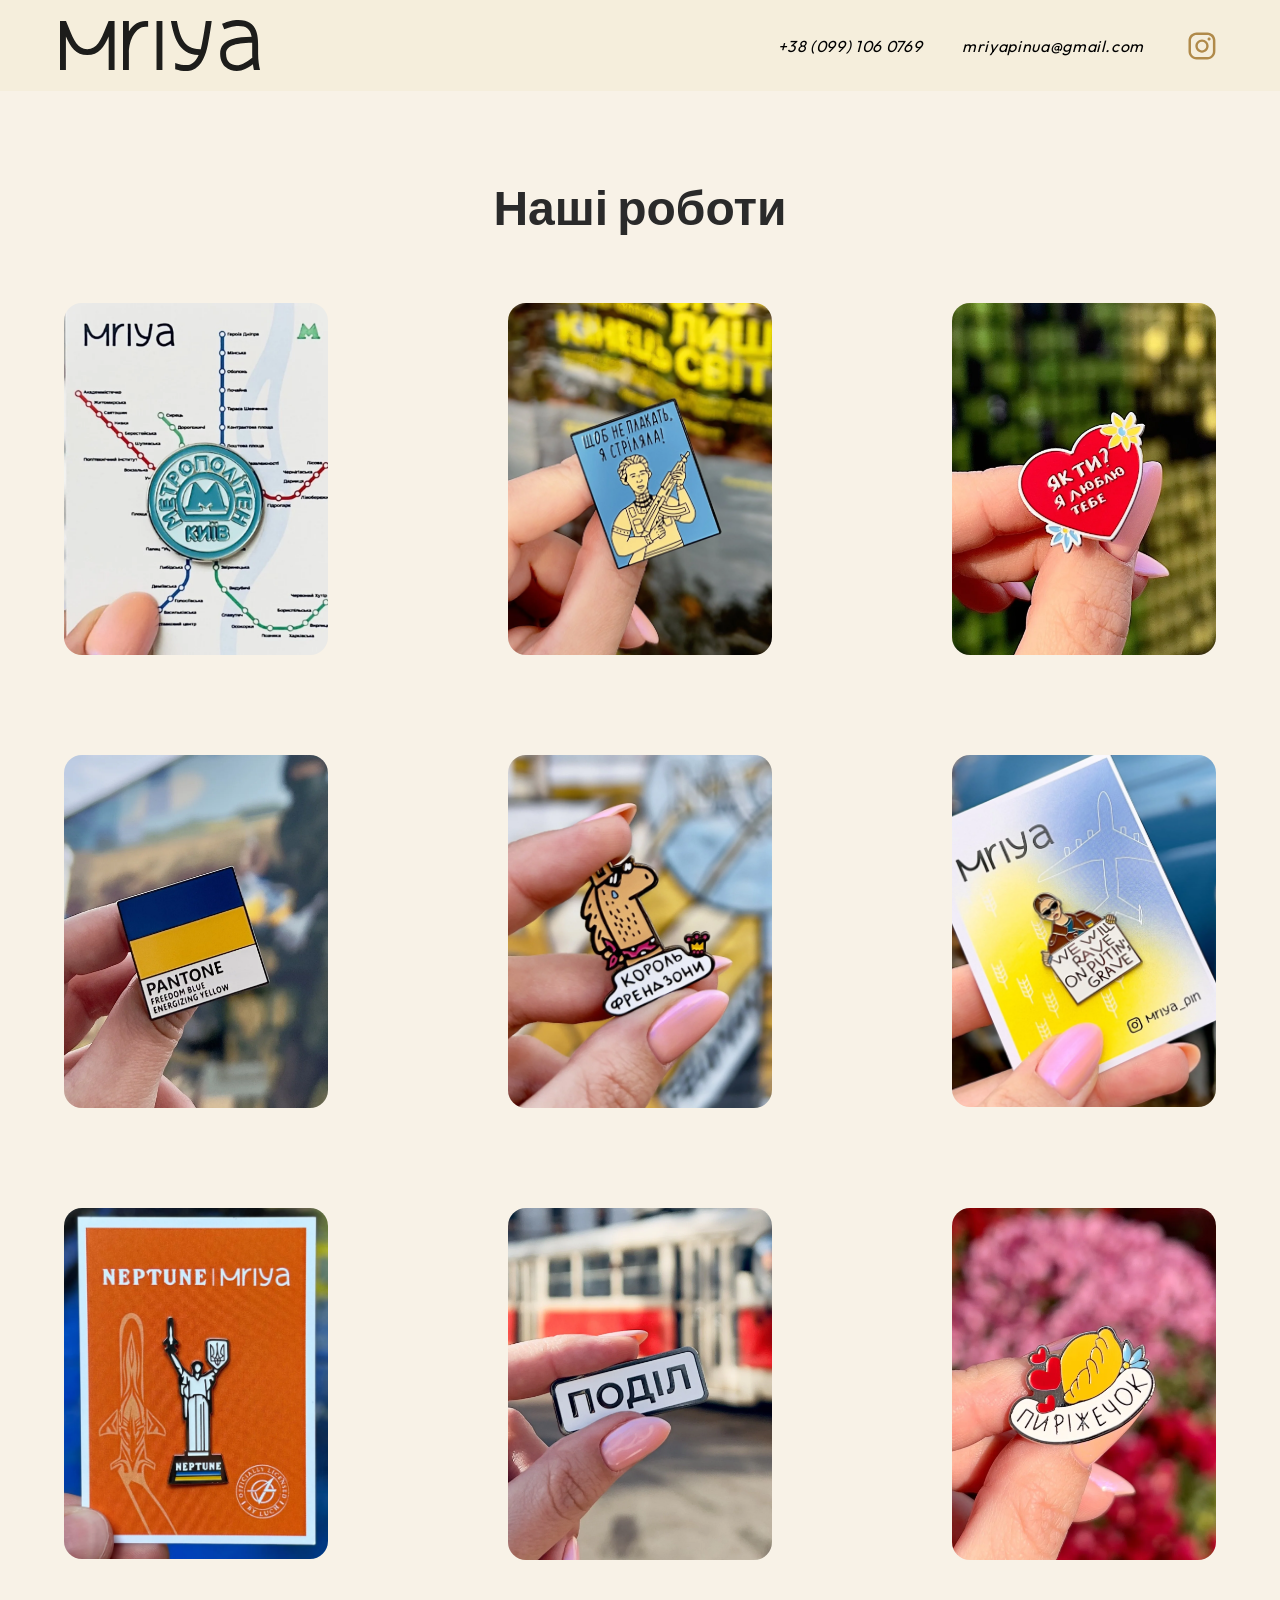
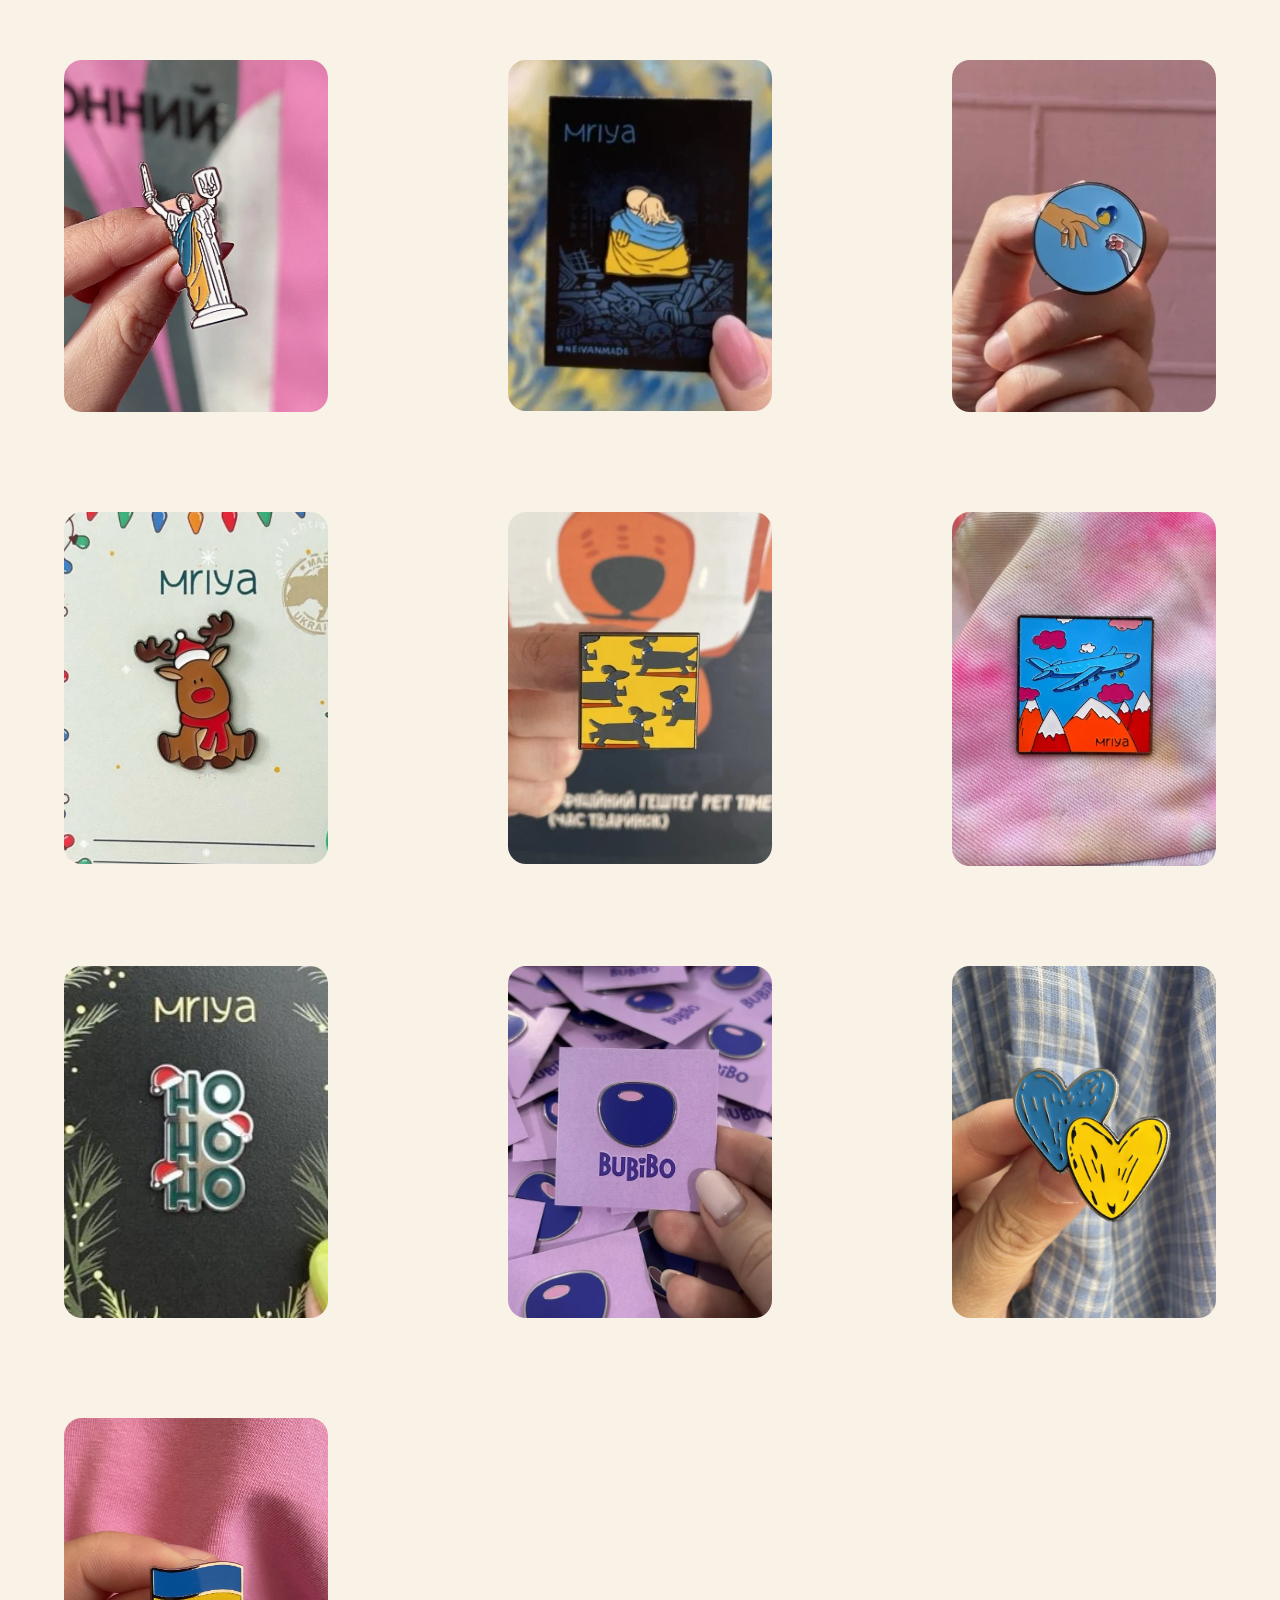
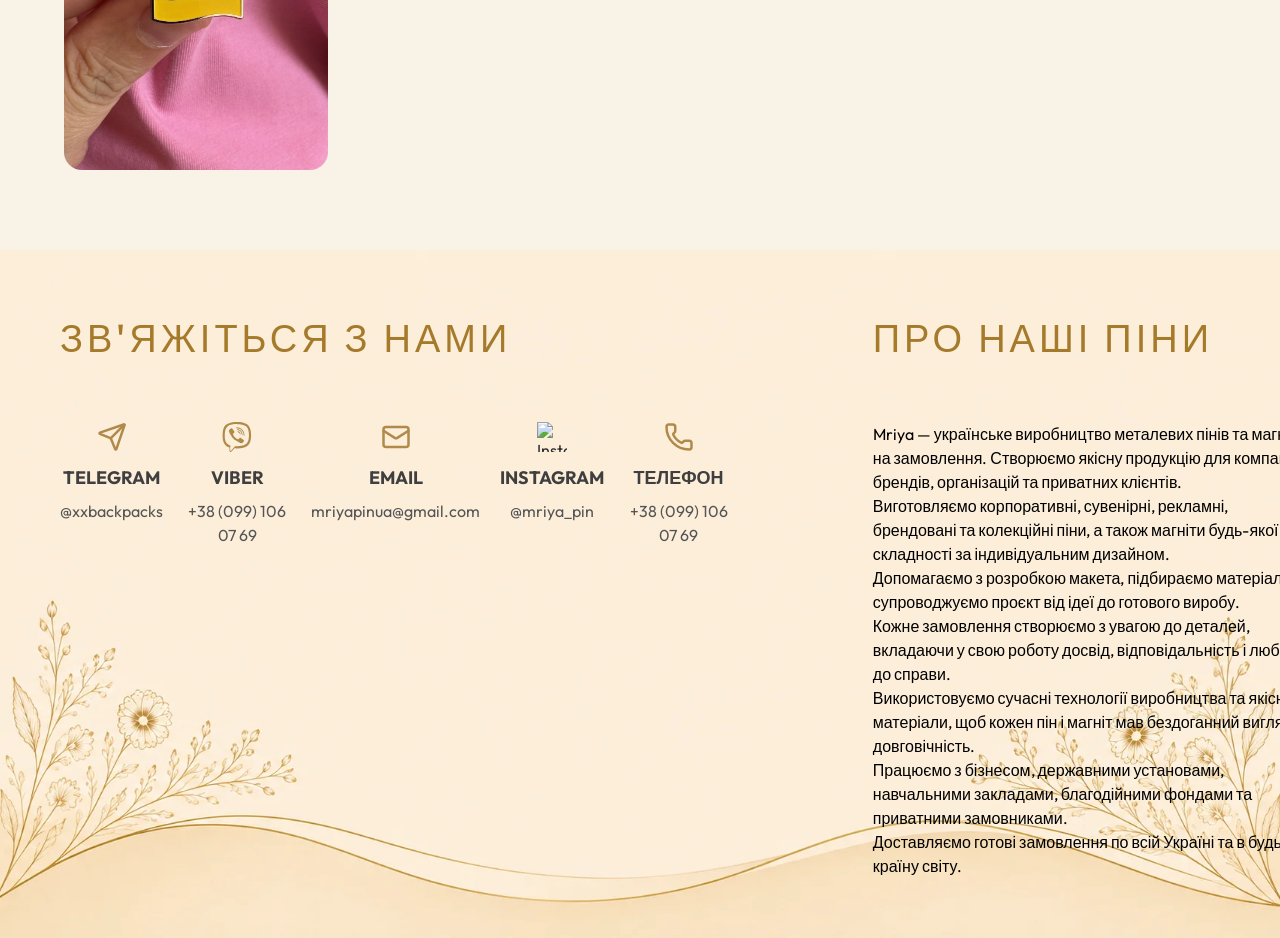
==== portfoliopin.html @ f573978d "Finished the magnets section and added JavaScript." ====
<!DOCTYPE html>
<html lang="en">

<head>
    <meta charset="UTF-8">
    <meta name="viewport" content="width=device-width, initial-scale=1.0">
    <title>Mriya</title>
    <link rel="preconnect" href="https://fonts.googleapis.com">
    <link rel="preconnect" href="https://fonts.gstatic.com" crossorigin>
    <link
        href="https://fonts.googleapis.com/css2?family=Montserrat:ital,wght@0,100..900;1,100..900&family=Outfit:wght@100..900&display=swap"
        rel="stylesheet">
    <link rel="stylesheet" href="https://cdnjs.cloudflare.com/ajax/libs/modern-normalize/3.0.1/modern-normalize.min.css"
        integrity="sha512-q6WgHqiHlKyOqslT/lgBgodhd03Wp4BEqKeW6nNtlOY4quzyG3VoQKFrieaCeSnuVseNKRGpGeDU3qPmabCANg=="
        crossorigin="anonymous" referrerpolicy="no-referrer" />
    <link rel="stylesheet" href="./css/styles.css">
</head>

<body>

    <!-- Header -->

    <header class="header">
        <div class="container">
            <a href="index.html">
                <img src="./img/mriya.svg" alt="Mriya" class="logo-header"> </a>
            <address class="address">
                <ul class="header-address">
                    <li class="header-address-item">
                        <a href="tel:+380991060769" class="header-address-link"> +38 (099)
                            106 0769 </a>
                    </li>
                    <li class="header-address-item">
                        <a href="mailto:mriyapinua@gmail.com" class="header-address-link">
                            mriyapinua@gmail.com </a>
                    </li>
                    <li class="header-address-item">
                        <a href="https://www.instagram.com/mriya_pin/?hl=ua" class="header-address-link" target="_blank"
                            rel="noopener noreferrer">
                            <img src="./img/Instagram.svg" alt="Instagram" class="mob-icon" width="30" height="30">
                        </a>
                    </li>
                </ul>
            </address>
        </div>
    </header>

    <!-- Portfolio -->

    <section class="portfolio">

        <div class="container">

            <h1 class="portfolio-title">
                Наші роботи
            </h1>

            <ul class="portfolio-list">

                <li class="portfolio-item">
                    <img src="./img/IMG_6883.webp" alt="image">
                </li>

                <li class="portfolio-item">
                    <img src="./img/IMG_6893.webp" alt="image">
                </li>

                <li class="portfolio-item">
                    <img src="./img/IMG_6918.webp" alt="image">
                </li>

                <li class="portfolio-item">
                    <img src="./img/IMG_6957.webp" alt="image">
                </li>

                <li class="portfolio-item">
                    <img src="./img/IMG_6939.webp" alt="image">
                </li>

                <li class="portfolio-item">
                    <img src="./img/IMG_6965.webp" alt="image">
                </li>

                <li class="portfolio-item">
                    <img src="./img/IMG_9468.webp" alt="image">
                </li>
                <li class="portfolio-item">
                    <img src="./img/IMG_7055.webp" alt="image">
                </li>
                <li class="portfolio-item">
                    <img src="./img/IMG_7050.webp" alt="image">
                </li>
                <li class="portfolio-item">
                    <img src="./img/IMG_7026.webp" alt="image">
                </li>
                <li class="portfolio-item">
                    <img src="./img/img_2022.webp" alt="image">
                </li><li class="portfolio-item">
                    <img src="./img/img_2023.webp" alt="image">
                </li><li class="portfolio-item">
                    <img src="./img/img_2024.webp" alt="image">
                </li><li class="portfolio-item">
                    <img src="./img/img_2025.webp" alt="image">
                </li><li class="portfolio-item">
                    <img src="./img/img_2026.webp" alt="image">
                </li><li class="portfolio-item">
                    <img src="./img/img_2027.webp" alt="image">
                </li><li class="portfolio-item">
                    <img src="./img/img_2028.webp" alt="image">
                </li><li class="portfolio-item">
                    <img src="./img/IMG_0835.webp" alt="image">
                </li><li class="portfolio-item">
                    <img src="./img/IMG_0836.webp" alt="image">
                </li>

                

            </ul>

        </div>

    </section>
    <footer class="footer">
        <div class="container">
    
            <div class="footer-top">
    
                <!-- Левая колонка -->
                <div class="footer-contact">
    
                    <h2 class="footer-title">ЗВ'ЯЖІТЬСЯ З НАМИ</h2>
    
                    <div class="footer-social">
    
                        <a href="https://t.me/xxbackpacks" class="social-item" target="_blank">
                            <img src="./img/telegram.svg" alt="Telegram">
                            <h3>TELEGRAM</h3>
                            <p>@xxbackpacks</p>
                        </a>
    
                        <a href="viber://chat?number=%2B380991060769" class="social-item">
                            <img src="./img/viber.svg" alt="Viber">
                            <h3>VIBER</h3>
                            <p>+38 (099) 106 07 69</p>
                        </a>
    
                        <a href="mailto:mriyapinua@gmail.com" class="social-item">
                            <img src="./img/mail.svg" alt="Email">
                            <h3>EMAIL</h3>
                            <p>mriyapinua@gmail.com</p>
                        </a>
    
                        <a href="https://www.instagram.com/mriya_pin/?hl=ua" class="social-item" target="_blank">
                            <img src="./img/instagram.svg" alt="Instagram">
                            <h3>INSTAGRAM</h3>
                            <p>@mriya_pin</p>
                        </a>
    
                        <a href="tel:+380991060769" class="social-item">
                            <img src="./img/phone.svg" alt="Телефон">
                            <h3>ТЕЛЕФОН</h3>
                            <p>+38 (099) 106 07 69</p>
                        </a>
    
                    </div>
    
                </div>
    
                <div class="footer-divider"></div>
    
                <!-- Правая колонка -->
                <div class="footer-about">
    
                    <h2 class="footer-title">ПРО НАШІ ПІНИ</h2>
    
                    <p>
                        Mriya — українське виробництво металевих пінів та магнітів на замовлення. Створюємо якісну
                        продукцію для компаній, брендів, організацій та приватних клієнтів.
                    </p>
                    
                    <p>
                        Виготовляємо корпоративні, сувенірні, рекламні, брендовані та колекційні піни, а також магніти будь-якої складності
                        за індивідуальним дизайном.
                    </p>
                    
                    <p>
                        Допомагаємо з розробкою макета, підбираємо матеріали та супроводжуємо проєкт від ідеї до готового виробу.
                    </p>
                    
                    <p>
                        Кожне замовлення створюємо з увагою до деталей, вкладаючи у свою роботу досвід, відповідальність і любов до справи.
                    </p>
                    
                    <p>
                        Використовуємо сучасні технології виробництва та якісні матеріали, щоб кожен пін і магніт мав бездоганний вигляд та
                        довговічність.
                    </p>
                    
                    <p>
                        Працюємо з бізнесом, державними установами, навчальними закладами, благодійними фондами та приватними замовниками.
                    </p>
                    
                    <p>
                        Доставляємо готові замовлення по всій Україні та в будь-яку країну світу.
                    </p>
    
                </div>
    
            </div>
    
    
    
        </div>
    </footer>
<div class="image-modal" id="imageModal">

    <span class="close">&times;</span>

    <span class="prev">&#10094;</span>

    <img class="modal-image" id="modalImage">

    <span class="next">&#10095;</span>

</div>

<script src="./js/script.js"></script>
</body>

</html>
---- css/styles.css ----
* {
    margin: 0;
    padding: 0;
    box-sizing: border-box;
}

body {
    font-family: "Outfit", sans-serif;
    line-height: 1.5;
    user-select: none;
}

a {
    text-decoration: none;
    color: inherit;
}

ul,
ol {
    list-style: none;
}

img {
    display: block;
    max-width: 100%;
    height: auto;
}

/* ================= HEADER ================= */

.header .container {
    display: flex;
    align-items: center;
    padding: 20px 20px;
    
}
.header {
    background-color: #F5EEDC;
}

.container {
    max-width: 1200px;
        margin: 0 auto;
        padding: 0 20px;
}

.logo-header {
    width: 200px;
}

.address {
    margin-left: auto;
}

.header-address {
    display: flex;
    align-items: center;
    gap: 40px;
}

.header-address-link {
    display: block;
    font-size: 16px;
    font-weight: 400;
    line-height: 1.5;
    letter-spacing: 0.04em;
    transition: color 250ms cubic-bezier(0.4, 0, 0.2, 1);
}

.header-address-link:hover,
.header-address-link:focus {
    color: #ffffff;
}

.mob-icon {
    display: block;
        width: 36px;
            height: 36px;
}



.main {}

.hero {
    min-height: 100vh;
        background: url("../img/hero.webp") center center / cover no-repeat;
}
.hero-title span {
    display: block;
}
.hero-content {
    padding-top: 80px;
}

.hero-title {
    font-size: 72px;
    line-height: 1.08;
    font-weight: 700;
    max-width: 650px;
}
.advantages {
    display: flex;
    gap: 30px;
    margin-top: 300px;
    /* было 80px */
}

.advantages-item {
    display: flex;
    flex-direction: column;
    align-items: center;
    width: 120px;
}

.advantages-item img {
    width: 44px;
    height: 44px;
    margin-bottom: 20px;
}

.advantages-item h2 {
    color: #2A2A2A;
    margin: 0;
    text-align: center;
    font-size: 20px;
    font-weight: 500;
    line-height: 1.4;
}

.advantages-item svg {
    stroke: #B08A4A;
}







.products-title {
    font-size: 36px;
        font-weight: 700;
        text-align: center;
}


.products {
    padding-top: 30px;
    padding-bottom: 50px;
    background-image: url("../img/products.webp");
    background-size: cover;
    background-position: center;
    background-repeat: no-repeat;
}

.container {}

.products-title {
    margin-bottom: 50px;
        margin-top: 0;

}

.products-list {
    display: grid;
        grid-template-columns: repeat(3, 264px);
        gap: 100px 180px;
        justify-content: center;
    }

.product-item {
    flex-shrink: 0;}

.product-item img {
    display: block;
    border-radius: 16px;
    object-fit: cover;
    transition: transform .3s ease;
    cursor: pointer;
}

.product-item img:hover {
    transform: scale(1.04);
}
.btn-more {
             display: block;
             width: fit-content;
             margin: 70px auto 0;
             padding: 16px 36px;
             background-color: #B08A4A;
             color: #fff;
             font-size: 18px;
             font-weight: 600;
             border-radius: 14px;
             transition: all .3s ease;
                        }
        
.btn-more:hover {
            background-color: #9C763B;
            transform: translateY(-3px);
                }
.products-button {
    display: flex;
    justify-content: center;
    margin-top: 70px;
}

.products.magnets {
    padding-top: 30px;
        background-image: url("../img/Magnet_background.webp");
        background-size: cover;
        background-position: center;
        background-repeat: no-repeat;
        padding-bottom: 150px;
    }
    



        .footer {
            padding: 60px 0 60px;
            background: url("../img/footer.webp") center/cover no-repeat;
        }
    
        .footer-top {
            display: flex;
            justify-content: space-between;
            gap: 70px;
            
        }
    
                .footer-contact {
                    flex: 0 0 58%;
                }
        
                .footer-about {
                    flex: 0 0 38%;
                }
    
        .footer-title {
            font-size: 38px;
            font-weight: 500;
            letter-spacing: 4px;
            color: #A57A2A;
            margin-bottom: 55px;
        }
    
        .footer-social {
    display: flex;
    justify-content: space-between;
    gap: 20px;
}

.social-item {
    display: flex;
    flex-direction: column;
    align-items: center;
    text-align: center;
    text-decoration: none;
    color: #2A2A2A;
    transition: .3s ease;
}

.social-item img {
    width: 30px;
    height: 30px;
    margin-bottom: 12px;
}

.social-item h3 {
    color: #3F3F3F;
    font-size: 18px;
    margin-bottom: 8px;
}

.social-item p {
    color: #555555;
    font-size: 16px;
}

.social-item:hover {
    transform: translateY(-6px);
}

.social-item:hover img {
    transform: scale(1.1);
}

.social-item:hover h3,
.social-item:hover p {
    color: #B08A4A;
}

.social-item img {
    transition: .3s ease;
}

.footer-logo {
    width: 120px;
    margin-bottom: 20px;
}

/* ================= TABLETS ================= */

@media (max-width: 1024px) {

    .container {
        max-width: 100%;
        padding: 0 30px;
    }

    .logo-header {
        width: 170px;
    }

    .header-address {
        gap: 20px;
    }

    .header-address-link {
        font-size: 14px;
    }

    .hero-title {
        font-size: 56px;
        max-width: 520px;
    }

    .advantages {
        margin-top: 180px;
        justify-content: center;
        flex-wrap: wrap;
        gap: 40px;
    }

    .products-list {
        grid-template-columns: repeat(2, 264px);
        gap: 50px;
    }

    .footer-top {
        flex-direction: column;
        gap: 60px;
    }

    .footer-contact,
    .footer-about {
        flex: 100%;
    }

    .footer-divider {
        display: none;
    }

    .footer-social {
        justify-content: space-around;
        flex-wrap: wrap;
        gap: 35px;
    }
}

/* ================= MOBILE ================= */

@media (max-width: 768px) {

    .container {
        padding: 0 20px;
    }

    /* HEADER */

    .header .container {
        flex-direction: column;
        gap: 20px;
        padding: 20px;
    }

    .address {
        margin-left: 0;
    }

    .header-address {
        flex-direction: column;
        gap: 15px;
    }

    .logo-header {
        width: 170px;
    }

    /* HERO */

    .hero {
        min-height: auto;
        padding-bottom: 80px;
    }

    .hero-content {
        padding-top: 50px;
    }

    .hero-title {
        font-size: 40px;
        line-height: 1.2;
        text-align: center;
        margin: 0 auto;
    }

    .advantages {
        margin-top: 80px;
        flex-wrap: wrap;
        justify-content: center;
        gap: 30px;
    }

    .advantages-item {
        width: 140px;
    }

    /* PRODUCTS */

    .products {
        padding: 60px 0;
    }

    .products-title {
        font-size: 30px;
    }

    .products-list {
        grid-template-columns: 1fr;
        gap: 30px;
    }

    .product-item {
        display: flex;
        justify-content: center;
    }

    .product-item img {
        width: 100%;
        max-width: 320px;
    }

    .btn-more {
        margin-top: 50px;
        padding: 14px 30px;
        font-size: 16px;
    }

    /* FOOTER */

    .footer {
        padding: 60px 0;
    }

    .footer-title {
        font-size: 28px;
        text-align: center;
        margin-bottom: 35px;
    }

    .footer-top {
        flex-direction: column;
        gap: 50px;
    }

    .footer-divider {
        display: none;
    }

    .footer-social {
        flex-wrap: wrap;
        justify-content: center;
        gap: 30px;
    }

    .social-item {
        width: 130px;
    }

    .social-item img {
        width: 28px;
        height: 28px;
    }

    .social-item h3 {
        font-size: 15px;
    }

    .social-item p {
        font-size: 14px;
    }

    .footer-about {
        text-align: center;
    }

    .footer-about p {
        margin-bottom: 15px;
    }
}

/* ================= PORTFOLIO ================= */

.portfolio {
    padding: 80px 0;
    background: #F8F2E7;
}

.portfolio-title {
    text-align: center;
    font-size: 48px;
    margin-bottom: 60px;
    color: #2A2A2A;
}

.portfolio-list {
    display: grid;
    grid-template-columns: repeat(3, 264px);
    gap: 100px 180px;
    justify-content: center;
}

.portfolio-item img {
    width: 100%;
    border-radius: 18px;
    transition: .3s ease;
    cursor: pointer;
}

.portfolio-item img:hover {
    transform: scale(1.04);

    
}

/* ================= TABLETS ================= */

@media (max-width: 1024px) {

    .portfolio {
        padding: 70px 0;
    }

    .portfolio-title {
        font-size: 40px;
        margin-bottom: 50px;
    }

    .portfolio-list {
        display: grid;
        grid-template-columns: repeat(2, 264px);
        gap: 50px 70px;
        justify-content: center;
    }

    .portfolio-item img {
        width: 264px;
        height: 260px;
        object-fit: cover;
    }

}
/* ================= MOBILE ================= */

@media (max-width: 768px) {

    .portfolio {
        padding: 60px 0;
    }

    .portfolio-title {
        font-size: 32px;
        margin-bottom: 40px;
    }

    .portfolio-list {
        display: grid;
        grid-template-columns: 1fr;
        gap: 30px;
        justify-items: center;
    }

    .portfolio-item img {
        width: 100%;
        max-width: 320px;
        height: auto;
    }

}

/* ================= IMAGE GALLERY ================= */

.image-modal {
    position: fixed;
    inset: 0;
    display: none;
    justify-content: center;
    align-items: center;
    background: rgba(0, 0, 0, .92);
    z-index: 9999;
}

.image-modal.active {
    display: flex;
}

.modal-image {
    max-width: 90%;
    max-height: 90%;
    border-radius: 16px;
    animation: zoom .25s ease;
}

.close,
.prev,
.next {
    position: absolute;
    color: #fff;
    font-size: 46px;
    cursor: pointer;
    user-select: none;
    transition: .25s;
}

.close:hover,
.prev:hover,
.next:hover {
    color: #B08A4A;
}

.close {
    top: 25px;
    right: 35px;
}

.prev {
    left: 30px;
    top: 50%;
    transform: translateY(-50%);
}

.next {
    right: 30px;
    top: 50%;
    transform: translateY(-50%);
}

@keyframes zoom {

    from {
        transform: scale(.85);
        opacity: 0;
    }

    to {
        transform: scale(1);
        opacity: 1;
    }

}

@media (max-width:768px) {

    .prev,
    .next {
        font-size: 34px;
    }

    .close {
        font-size: 38px;
    }

}
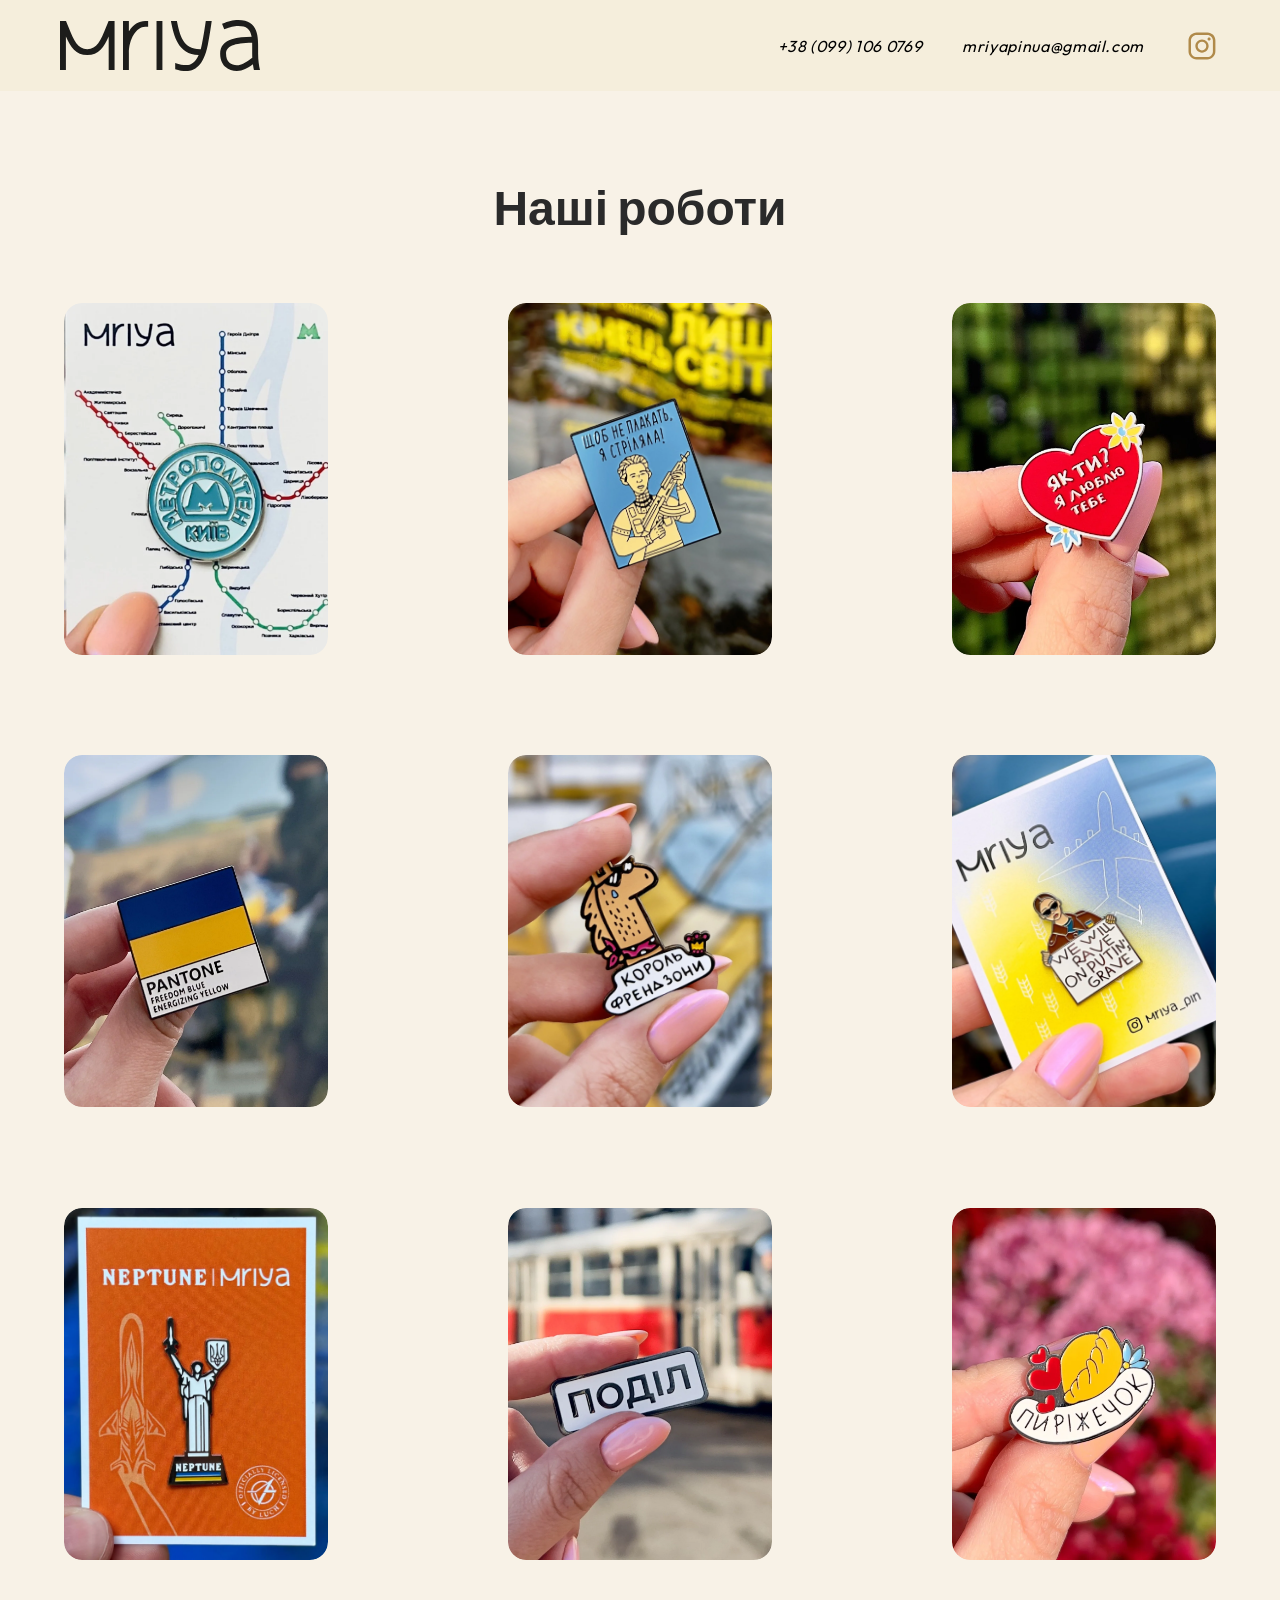
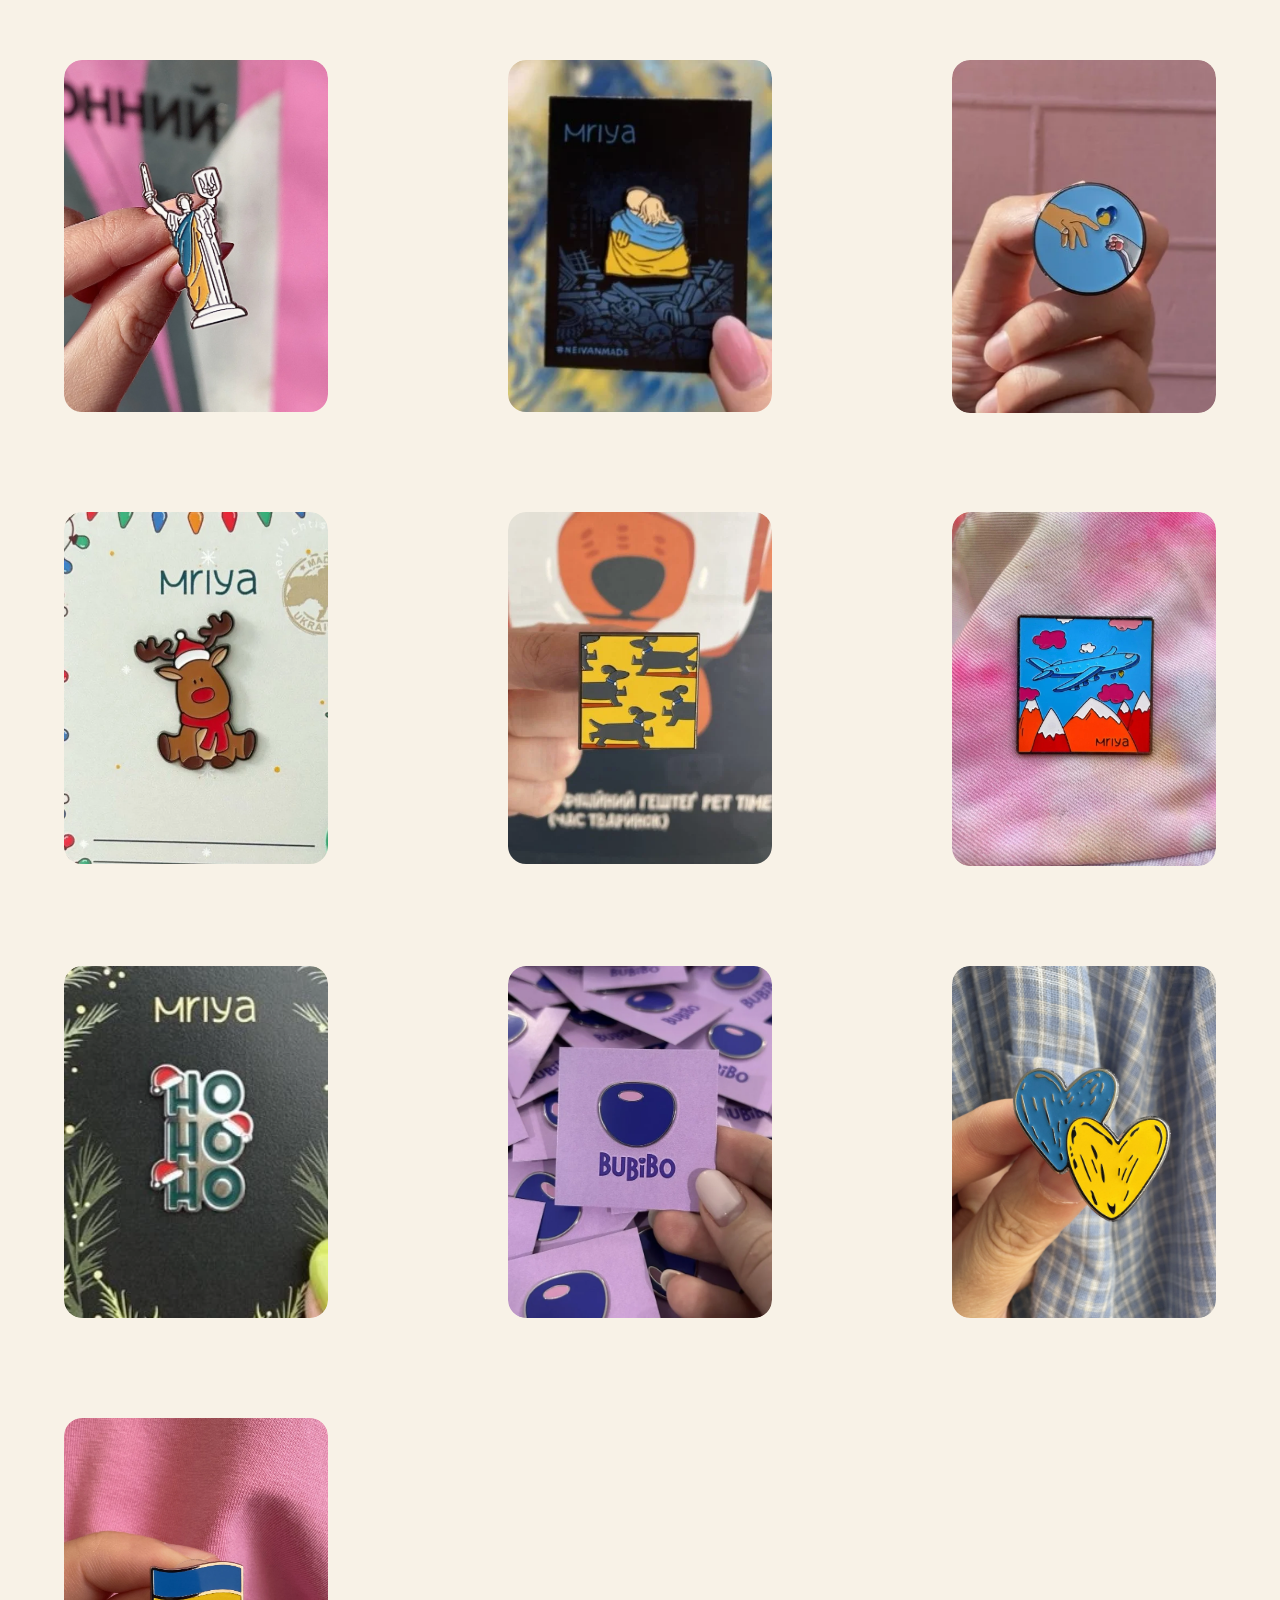
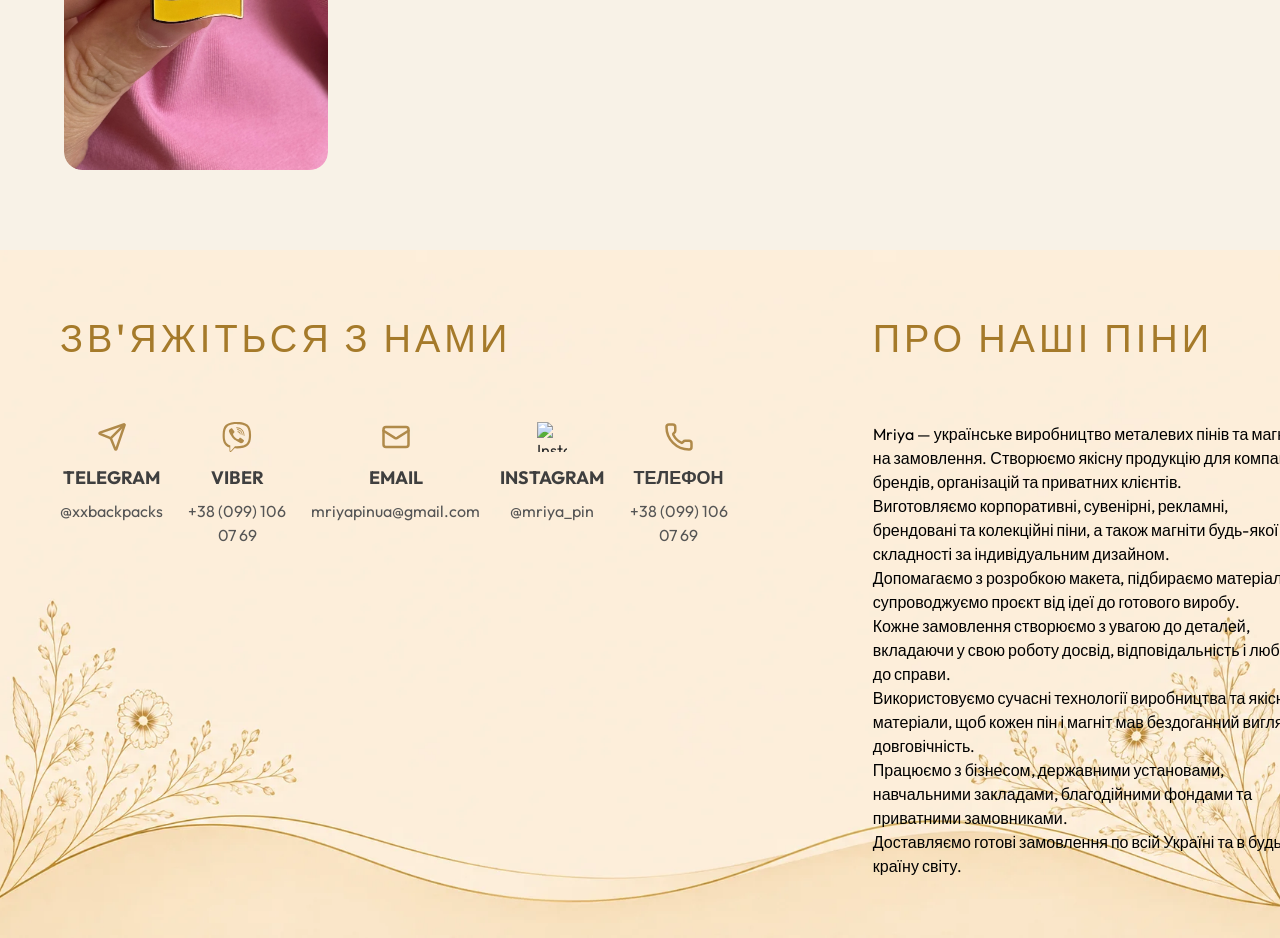
==== commit 3d8b85cc: "Added animations to the images" ====
--- a/portfoliopin.html
+++ b/portfoliopin.html
@@ -58,59 +58,59 @@
             <ul class="portfolio-list">
 
                 <li class="portfolio-item">
-                    <img src="./img/IMG_6883.webp" alt="image">
-                </li>
-
-                <li class="portfolio-item">
-                    <img src="./img/IMG_6893.webp" alt="image">
-                </li>
-
-                <li class="portfolio-item">
-                    <img src="./img/IMG_6918.webp" alt="image">
-                </li>
-
-                <li class="portfolio-item">
-                    <img src="./img/IMG_6957.webp" alt="image">
-                </li>
-
-                <li class="portfolio-item">
-                    <img src="./img/IMG_6939.webp" alt="image">
-                </li>
-
-                <li class="portfolio-item">
-                    <img src="./img/IMG_6965.webp" alt="image">
-                </li>
-
-                <li class="portfolio-item">
-                    <img src="./img/IMG_9468.webp" alt="image">
-                </li>
-                <li class="portfolio-item">
-                    <img src="./img/IMG_7055.webp" alt="image">
-                </li>
-                <li class="portfolio-item">
-                    <img src="./img/IMG_7050.webp" alt="image">
-                </li>
-                <li class="portfolio-item">
-                    <img src="./img/IMG_7026.webp" alt="image">
-                </li>
-                <li class="portfolio-item">
-                    <img src="./img/img_2022.webp" alt="image">
-                </li><li class="portfolio-item">
-                    <img src="./img/img_2023.webp" alt="image">
-                </li><li class="portfolio-item">
-                    <img src="./img/img_2024.webp" alt="image">
-                </li><li class="portfolio-item">
-                    <img src="./img/img_2025.webp" alt="image">
-                </li><li class="portfolio-item">
-                    <img src="./img/img_2026.webp" alt="image">
-                </li><li class="portfolio-item">
-                    <img src="./img/img_2027.webp" alt="image">
-                </li><li class="portfolio-item">
-                    <img src="./img/img_2028.webp" alt="image">
-                </li><li class="portfolio-item">
-                    <img src="./img/IMG_0835.webp" alt="image">
-                </li><li class="portfolio-item">
-                    <img src="./img/IMG_0836.webp" alt="image">
+                    <img src="./img/IMG_6883.webp" alt="Металевий пін">
+                </li>
+
+                <li class="portfolio-item">
+                    <img src="./img/IMG_6893.webp" alt="Металевий пін">
+                </li>
+
+                <li class="portfolio-item">
+                    <img src="./img/IMG_6918.webp" alt="Металевий пін">
+                </li>
+
+                <li class="portfolio-item">
+                    <img src="./img/IMG_6957.webp" alt="Металевий пін">
+                </li>
+
+                <li class="portfolio-item">
+                    <img src="./img/IMG_6939.webp" alt="Металевий пін">
+                </li>
+
+                <li class="portfolio-item">
+                    <img src="./img/IMG_6965.webp" alt="Металевий пін">
+                </li>
+
+                <li class="portfolio-item">
+                    <img src="./img/IMG_9468.webp" alt="Металевий пін">
+                </li>
+                <li class="portfolio-item">
+                    <img src="./img/IMG_7055.webp" alt="Металевий пін">
+                </li>
+                <li class="portfolio-item">
+                    <img src="./img/IMG_7050.webp" alt="Металевий пін">
+                </li>
+                <li class="portfolio-item">
+                    <img src="./img/IMG_7026.webp" alt="Металевий пін">
+                </li>
+                <li class="portfolio-item">
+                    <img src="./img/img_2022.webp" alt="Металевий пін">
+                </li><li class="portfolio-item">
+                    <img src="./img/img_2023.webp" alt="Металевий пін">
+                </li><li class="portfolio-item">
+                    <img src="./img/img_2024.webp" alt="Металевий пін">
+                </li><li class="portfolio-item">
+                    <img src="./img/img_2025.webp" alt="Металевий пін">
+                </li><li class="portfolio-item">
+                    <img src="./img/img_2026.webp" alt="Металевий пін">
+                </li><li class="portfolio-item">
+                    <img src="./img/img_2027.webp" alt="Металевий пін">
+                </li><li class="portfolio-item">
+                    <img src="./img/img_2028.webp" alt="Металевий пін">
+                </li><li class="portfolio-item">
+                    <img src="./img/IMG_0835.webp" alt="Металевий пін">
+                </li><li class="portfolio-item">
+                    <img src="./img/IMG_0836.webp" alt="Металевий пін">
                 </li>
 
                 
@@ -224,6 +224,8 @@
 
 </div>
 
+<!-- Сначала библиотека -->
+<script src="https://cdn.jsdelivr.net/npm/vanilla-tilt@1.8.1/dist/vanilla-tilt.min.js"></script>
 <script src="./js/script.js"></script>
 </body>
 
--- a/css/styles.css
+++ b/css/styles.css
@@ -119,9 +119,9 @@
     margin-bottom: 20px;
 }
 
-.advantages-item h2 {
+.advantages-item p {
+    margin: 0;
     color: #2A2A2A;
-    margin: 0;
     text-align: center;
     font-size: 20px;
     font-weight: 500;
@@ -133,15 +133,11 @@
 }
 
 
-
-
-
-
-
 .products-title {
     font-size: 36px;
-        font-weight: 700;
-        text-align: center;
+    font-weight: 700;
+    text-align: center;
+    margin: 0 0 50px;
 }
 
 
@@ -156,11 +152,7 @@
 
 .container {}
 
-.products-title {
-    margin-bottom: 50px;
-        margin-top: 0;
-
-}
+
 
 .products-list {
     display: grid;
@@ -169,8 +161,44 @@
         justify-content: center;
     }
 
-.product-item {
-    flex-shrink: 0;}
+.product-item,
+.portfolio-item {
+
+    border-radius: 18px;
+
+    overflow: hidden;
+
+    transform-style: preserve-3d;
+
+    will-change: transform;
+
+    transition:
+        box-shadow .25s;
+
+}
+
+.product-item:hover,
+.portfolio-item:hover {
+
+    box-shadow:
+        0 20px 55px rgba(0, 0, 0, .22);
+
+}
+
+.product-item img,
+.portfolio-item img {
+
+    width: 100%;
+
+    display: block;
+
+    border-radius: 18px;
+
+    pointer-events: none;
+
+    user-select: none;
+
+}
 
 .product-item img {
     display: block;
@@ -180,9 +208,7 @@
     cursor: pointer;
 }
 
-.product-item img:hover {
-    transform: scale(1.04);
-}
+
 .btn-more {
              display: block;
              width: fit-content;
@@ -417,6 +443,7 @@
     .advantages-item {
         width: 140px;
     }
+        
 
     /* PRODUCTS */
 
@@ -466,9 +493,7 @@
         gap: 50px;
     }
 
-    .footer-divider {
-        display: none;
-    }
+    
 
     .footer-social {
         flex-wrap: wrap;
@@ -530,11 +555,10 @@
     cursor: pointer;
 }
 
-.portfolio-item img:hover {
-    transform: scale(1.04);
+
 
     
-}
+
 
 /* ================= TABLETS ================= */
 
